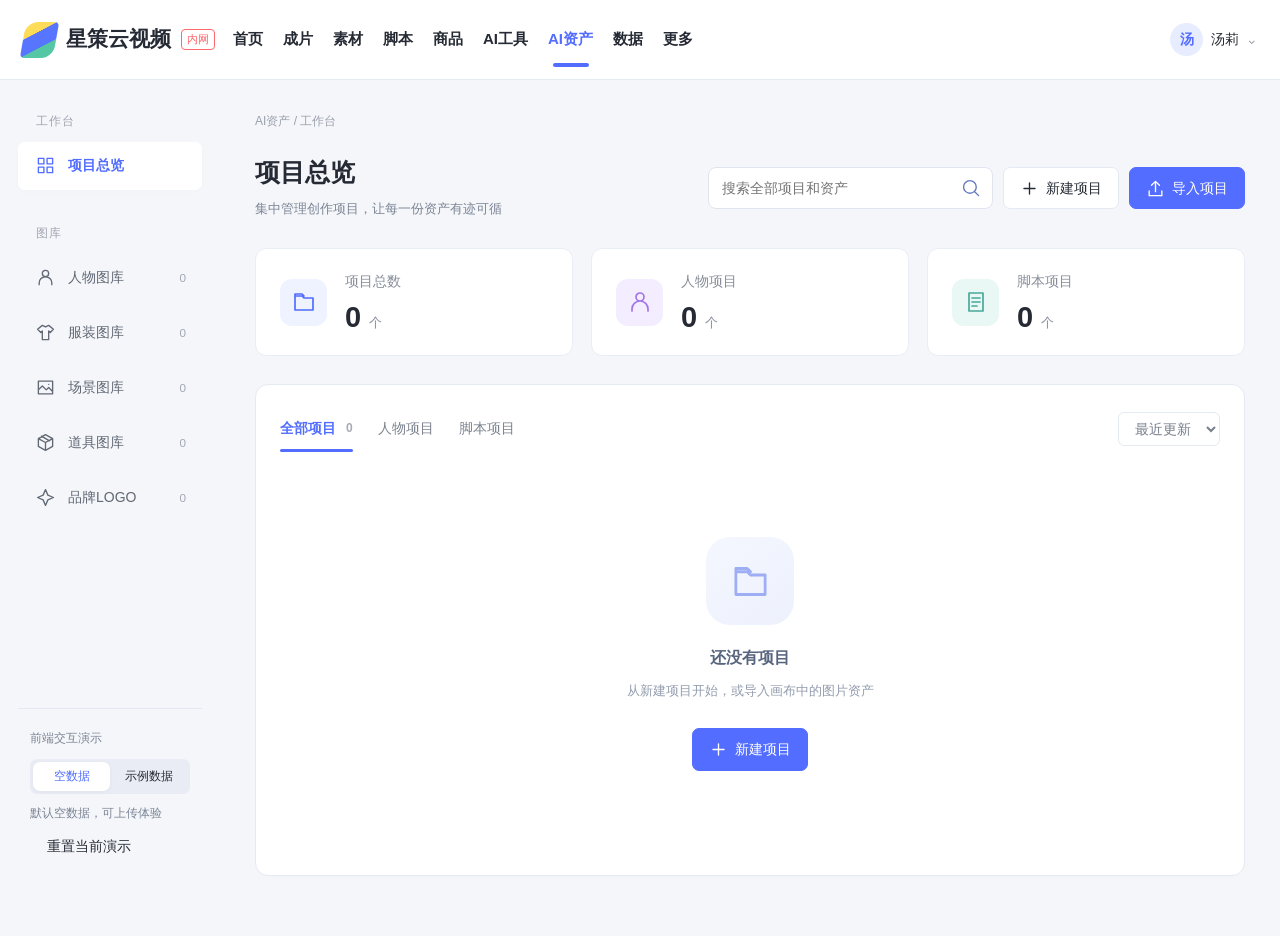
==== index.html @ aa056301 "Publish AI assets frontend and admin demo" ====
<!doctype html><html lang="zh-CN"><head><meta charset="UTF-8"><meta name="viewport" content="width=device-width,initial-scale=1"><title>星策 · AI资产</title><meta name="description" content="星策AI资产前端交互演示"><link rel="stylesheet" href="style.css"></head><body><header id="header"></header><aside id="sidebar"></aside><main id="main"></main><div id="layers"></div><div id="toast" role="status"></div><script src="app.js"></script></body></html>
---- style.css ----
:root{--blue:#526dff;--ink:#252a34;--muted:#8c929e;--line:#e9ebf2;--bg:#f5f6fa}*{box-sizing:border-box}body{margin:0;font:14px/1.6 -apple-system,BlinkMacSystemFont,"PingFang SC","Microsoft YaHei",sans-serif;color:var(--ink);background:var(--bg)}button,input,select,textarea{font:inherit}button,a,input,select,textarea{outline-color:var(--blue)}button{cursor:pointer;border:1px solid var(--line);background:white;border-radius:7px;padding:9px 16px;color:inherit;display:inline-flex;align-items:center;justify-content:center;gap:7px;white-space:nowrap}button:hover{border-color:#bdc8ff;color:var(--blue);background:#fafbff}button:disabled{opacity:.45;cursor:not-allowed}.primary{background:var(--blue);color:white;border-color:var(--blue)}.primary:hover{background:#405ce8;color:white}.danger{color:#d94b56}.ghost{border-color:transparent;background:transparent}.icon{width:19px;height:19px;flex-shrink:0;vertical-align:middle;fill:none;stroke:currentColor;stroke-width:1.7;stroke-linecap:round;stroke-linejoin:round}header{height:80px;background:white;border-bottom:1px solid var(--line);display:flex;align-items:center;gap:28px;padding:0 30px;position:fixed;top:0;left:0;right:0;z-index:20}.brand{font-size:23px;font-weight:750;display:flex;align-items:center;gap:10px;white-space:nowrap}.brandmark{width:33px;height:36px;background:linear-gradient(150deg,#ffdc57 0 32%,#5875ff 33% 65%,#55c7a5 66%);border-radius:12px 4px 12px 4px;transform:skew(-10deg)}.internal{font-size:11px;border:1px solid #ff686c;color:#ff686c;border-radius:4px;padding:0 5px;font-weight:400}nav{display:flex;height:100%;gap:25px;align-items:stretch}nav span{font-size:16px;font-weight:650;display:flex;align-items:center;position:relative;white-space:nowrap}nav .active{color:var(--blue)}nav .active:after{content:'';position:absolute;height:4px;background:var(--blue);border-radius:6px;bottom:12px;left:10%;right:10%}.global-search{margin-left:auto;display:flex;align-items:center;gap:8px;background:#f3f4f9;padding:9px 13px;border:1px solid transparent;border-radius:8px;min-width:240px}.global-search:focus-within{border-color:#b7c2ff}.global-search input{width:100%;min-width:0;border:0;background:transparent}.global-search kbd{font-size:11px;color:#9fa5b2}.avatar{width:33px;height:33px;border-radius:50%;background:#e7ecff;color:var(--blue);display:grid;place-items:center;font-weight:600}aside#sidebar{position:fixed;top:80px;bottom:0;width:220px;padding:32px 18px;display:flex;flex-direction:column}.side-label{color:#a0a5b1;font-size:12px;letter-spacing:1px;padding:0 18px;margin:0 0 10px}.side-label:not(:first-child){margin-top:27px}.side-item{width:100%;justify-content:flex-start;border:0;background:transparent;margin-bottom:7px;height:48px;padding-left:18px;color:#626975;gap:13px}.side-item.on{background:white;color:var(--blue);font-weight:600;box-shadow:0 2px 10px #22233303}.side-item small{margin-left:auto;font-weight:400;color:#a1a7b4}.side-footer{margin-top:auto;border-top:1px solid #e5e8f0;padding:19px 12px 0}.mode{display:flex;background:#e9ecf4;border-radius:7px;padding:3px;margin:9px 0}.mode button{padding:5px 10px;flex:1;font-size:12px;background:transparent;border:0}.mode .on{background:white;box-shadow:0 1px 4px #0000000a;color:var(--blue)}.note{font-size:12px;color:var(--muted)}main{margin:80px 0 0 220px;padding:32px 35px 60px;max-width:1900px}.breadcrumb{font-size:12px;color:#9aa0ad;margin-bottom:20px}.title-row{display:flex;justify-content:space-between;align-items:center;gap:16px;margin-bottom:24px}h1{font-size:25px;letter-spacing:.3px;margin:0 0 5px;font-weight:650}h2{font-size:18px;margin:0}h3{font-size:15px;margin:0}p{margin:5px 0;color:var(--muted)}.actions{display:flex;gap:10px;align-items:center}.stats{display:grid;grid-template-columns:repeat(3,1fr);gap:20px;margin-bottom:28px}.stat{background:white;border:1px solid var(--line);border-radius:11px;padding:22px 25px;display:flex;gap:18px;align-items:center}.stat-icon{width:47px;height:47px;display:grid;place-items:center;background:#eff2ff;border-radius:12px;color:var(--blue)}.stat-icon .icon{width:24px;height:24px}.stat:nth-child(2) .stat-icon{background:#f3edff;color:#a374e6}.stat:nth-child(3) .stat-icon{background:#e9f7f5;color:#48a99a}.stat strong{display:block;font-size:29px;font-weight:650;line-height:1.2;margin-top:6px}.stat span{color:#878e9a}.panel{background:white;border:1px solid var(--line);border-radius:12px;padding:24px}.toolbar{display:flex;align-items:center;justify-content:space-between;gap:16px;margin-bottom:24px}.tabs{display:flex;gap:27px;align-items:center;flex-wrap:wrap}.tabs button{border:0;background:transparent;padding:8px 0;border-radius:0;color:#7c838f;position:relative}.tabs button.on{color:var(--blue);font-weight:600}.tabs button.on:after{content:'';position:absolute;bottom:-4px;height:3px;background:var(--blue);left:0;right:0;border-radius:4px}.tabs small{font-size:12px;margin-left:3px;color:#a5aab5}.select-small{border:1px solid var(--line);background:white;color:#777f8d;border-radius:6px;padding:7px 12px}.projects{display:grid;grid-template-columns:repeat(3,minmax(0,1fr));gap:22px}.project{border:1px solid var(--line);border-radius:10px;overflow:hidden;transition:.2s;cursor:pointer}.project:hover{transform:translateY(-3px);box-shadow:0 9px 24px #293d7010;border-color:#ccd4fa}.cover{height:195px;background:#f0f1f6;display:grid;grid-template-columns:1.6fr 1fr;grid-template-rows:1fr 1fr;gap:3px;position:relative;overflow:hidden}.cover img{height:100%;width:100%;object-fit:cover;min-height:0}.cover img:first-child{grid-row:span 2}.cover .badge{position:absolute;left:12px;top:12px;background:#ffffffed;padding:2px 9px;border-radius:4px;font-size:11px;color:#5c6679}.cover.empty-cover{display:grid;place-items:center;color:#c4cada;background:#f1f4fc}.project-info{padding:16px 17px 14px}.project-head{display:flex;justify-content:space-between;align-items:center;margin-bottom:12px}.project-head span{color:#8e95a3;font-size:12px}.meta{font-size:12px;color:#969dab;display:flex;justify-content:space-between;margin-top:5px}.person{color:#697284;display:flex;gap:6px;align-items:center}.mini-avatar{width:20px;height:20px;background:#edf0fc;color:#7c8dd2;display:inline-grid;place-items:center;border-radius:50%;font-size:10px}.section-foot{text-align:center;color:#b4bac4;font-size:12px;margin-top:25px}.asset-grid{display:grid;grid-template-columns:repeat(4,minmax(0,1fr));gap:21px}.asset-card{border:1px solid var(--line);border-radius:9px;overflow:hidden;cursor:pointer;background:white;transition:.2s}.asset-card:hover{box-shadow:0 6px 20px #233a6712;transform:translateY(-2px)}.asset-image{height:255px;background:#f5f5f7;position:relative;overflow:hidden}.asset-image img{width:100%;height:100%;object-fit:contain;transition:.3s}.asset-card[data-kind="人物"] img{object-fit:cover}.asset-card[data-kind="场景"] .asset-image{height:180px}.asset-card:hover img{transform:scale(1.025)}.asset-name{padding:11px 13px 2px;font-weight:500}.asset-bottom{padding:0 13px 12px;font-size:12px;color:#99a0ae;display:flex;justify-content:space-between}.filters{background:#f8f9fc;border:1px solid var(--line);padding:18px;border-radius:8px;margin-bottom:22px}.chips{display:flex;gap:9px;flex-wrap:wrap;align-items:center}.chip{padding:4px 12px;font-size:13px;color:#7d8491}.chip.on{color:var(--blue);border-color:#c6d0ff;background:#eef2ff}.empty{text-align:center;padding:80px 20px 100px;color:#929ba9}.empty-symbol{width:88px;height:88px;display:grid;place-items:center;background:#f2f5ff;color:#9eaef5;border-radius:50%;margin:0 auto 22px}.empty-symbol .icon{height:39px;width:39px}.empty h3{color:#626c7e;font-size:17px;margin:0 0 8px}.empty p{margin-bottom:22px}.overlay{position:fixed;inset:0;background:#1c253d66;backdrop-filter:blur(3px);z-index:50;display:flex;align-items:center;justify-content:center;padding:28px}.overlay.front{z-index:60;background:#18213d55}.modal{background:white;border-radius:14px;box-shadow:0 24px 100px #0d183033;width:min(1120px,96vw);max-height:90vh;overflow:auto}.modal.small{width:540px}.modal.medium{width:820px}.modal-head{position:sticky;top:0;background:white;z-index:3;padding:22px 26px;border-bottom:1px solid var(--line);display:flex;align-items:center;justify-content:space-between}.modal-head .ghost{padding:4px}.modal-body{padding:25px 27px}.modal-foot{position:sticky;bottom:0;background:white;border-top:1px solid var(--line);padding:17px 26px;display:flex;justify-content:flex-end;gap:10px;z-index:3}.field{margin-bottom:18px}.field label{display:block;margin-bottom:7px;font-size:13px;color:#626b7c}input:not([type=checkbox]),select,textarea{border:1px solid #dfe3ec;border-radius:7px;padding:10px 12px;background:white;color:#3a4352}input:not([type=checkbox]):focus,textarea:focus,select:focus{border-color:var(--blue)}.field input,.field select,.field textarea{width:100%}textarea{resize:vertical;min-height:90px}.cols{display:grid;grid-template-columns:1fr 1fr;gap:18px}.tag{display:inline-block;font-size:12px;color:#7b88ac;background:#f0f3fc;border-radius:4px;padding:3px 9px;margin:3px}.project-details-meta{color:#939aaa;font-size:12px;display:flex;gap:25px;margin:10px 0 22px}.project-detail .asset-grid{grid-template-columns:repeat(4,minmax(0,1fr))}.project-detail .asset-image{height:180px}.script-info{background:#f8f9fd;border:1px solid var(--line);padding:16px 18px;border-radius:8px;margin-bottom:23px}.script-info input{width:100%;margin:5px 0 10px}.script-info textarea{width:100%;min-height:65px}.role-layout{display:grid;grid-template-columns:175px 1fr;gap:24px}.role-nav{border-right:1px solid var(--line);padding-right:15px}.role-nav button{width:100%;text-align:left;justify-content:flex-start;margin:4px 0;font-size:13px}.role-nav .on{color:var(--blue);background:#eff2ff;border-color:transparent}.role-nav .note{margin-bottom:7px}.role-description{color:#969dab;font-size:12px;margin:3px 0 15px}.role-layout .asset-grid{grid-template-columns:repeat(3,minmax(0,1fr))}.detail-layout{display:grid;grid-template-columns:1.25fr 1fr;min-height:570px}.detail-picture{background:#f4f5f8;display:flex;align-items:center;justify-content:center;position:relative;padding:25px}.detail-picture img{max-width:100%;height:510px;max-height:64vh;object-fit:contain}.detail-picture button{position:absolute;top:50%;border:0;background:#ffffffd9;border-radius:50%;width:34px;height:34px;padding:0}.detail-picture .prev{left:12px}.detail-picture .next{right:12px}.detail-fields{padding:25px 27px;overflow:auto;max-height:72vh}.detail-fields .field{margin-bottom:13px}.detail-fields .actions{flex-wrap:wrap;margin-top:20px}.ref-row{font-size:13px;display:flex;justify-content:space-between;align-items:center;padding:9px 0;border-bottom:1px solid var(--line)}.steps{display:flex;justify-content:center;gap:30px;margin-bottom:27px}.step{color:#a2a9b6;font-size:13px}.step b{display:inline-grid;place-items:center;border:1px solid #dde1e9;border-radius:50%;width:23px;height:23px;margin-right:7px;font-size:12px}.step.on{color:var(--blue)}.step.on b{background:var(--blue);color:white;border-color:var(--blue)}.source-grid{display:grid;grid-template-columns:repeat(3,1fr);gap:14px}.source-card{padding:25px 10px;display:flex;flex-direction:column;text-align:center;white-space:normal;gap:10px}.source-card .icon{width:30px;height:30px;color:var(--blue)}.source-card strong{font-size:15px}.source-card small{font-size:12px;color:#959dac}.source-card.on{border-color:var(--blue);background:#f6f8ff}.drop{border:1.5px dashed #cfd7ee;border-radius:10px;text-align:center;padding:32px;background:#fafbff;margin:16px 0}.drop .icon{width:35px;height:35px;color:#8fa2ec;margin-bottom:10px}.upload-list{display:grid;grid-template-columns:repeat(4,1fr);gap:12px;max-height:350px;overflow:auto}.upload-pick{position:relative;border:1px solid var(--line);border-radius:7px;padding:7px;cursor:pointer}.upload-pick img{width:100%;height:100px;object-fit:cover;background:#f3f4f8}.upload-pick input{position:absolute;top:14px;left:13px;accent-color:var(--blue);width:17px;height:17px}.upload-pick span{font-size:11px;display:block;overflow:hidden;text-overflow:ellipsis;white-space:nowrap}.review-row{display:grid;grid-template-columns:65px 1fr 1fr 1fr;gap:12px;align-items:start;border-bottom:1px solid var(--line);padding:15px 0}.review-row img{width:65px;height:80px;object-fit:cover;border-radius:5px}.review-row input,.review-row select{width:100%;padding:7px;font-size:12px;margin-bottom:6px}.review-row .chips{gap:3px}.review-row .chip{font-size:11px;padding:2px 6px}.review-row .note{font-size:11px}.progress{height:7px;background:#edf0fa;border-radius:10px;overflow:hidden;margin:25px auto;width:70%}.progress div{height:100%;background:var(--blue);transition:width .4s}.success{color:#48aa8d;background:#edf9f4}.count{font-size:13px;color:#969daa}.toolbar input{padding:8px 12px;width:220px}.search-heading{margin-bottom:25px}.muted{color:var(--muted)}#toast{position:fixed;bottom:32px;left:50%;transform:translateX(-50%) translateY(15px);background:#2d3548;color:white;padding:11px 22px;border-radius:8px;z-index:100;opacity:0;pointer-events:none;transition:.2s;font-size:14px}#toast.show{opacity:1;transform:translateX(-50%) translateY(0)}.confirm-message{font-size:15px;line-height:1.9;padding:12px 0}.user-info{display:flex;align-items:center;gap:8px;white-space:nowrap}.folder-strip{display:flex;gap:8px;flex-wrap:wrap;margin:15px 0}.folder-strip .chip{font-size:12px}.tip{border:1px solid #e4e9fa;background:#f7f9ff;color:#8a96b3;border-radius:6px;padding:9px 12px;font-size:12px;margin-bottom:17px}.upload-summary{background:#fafbfe;border-radius:7px;padding:14px;margin:14px 0}.gallery-title{display:flex;align-items:center;gap:12px}.gallery-title .stat-icon{width:42px;height:42px}.section-heading{margin:0 0 16px}.inline-label{font-size:12px;color:#a1a8b4}.project-tools{display:flex;gap:8px;margin-left:auto}.project-tools button{font-size:12px;padding:6px 10px}@media(min-width:1650px){.projects{grid-template-columns:repeat(4,minmax(0,1fr))}.asset-grid{grid-template-columns:repeat(5,minmax(0,1fr))}}@media(max-width:1200px){header{gap:18px;padding:0 18px}nav{gap:16px}nav span{font-size:14px}.brand{font-size:19px}.global-search{min-width:190px;max-width:240px}.header-extra{display:none}.projects{grid-template-columns:repeat(2,minmax(0,1fr))}.asset-grid{grid-template-columns:repeat(3,minmax(0,1fr))}aside#sidebar{width:190px}main{margin-left:190px;padding:25px}.cover{height:200px}}@media(max-width:850px){nav span:not(.active){display:none}.user-info{display:none}header{gap:14px}.global-search{min-width:100px}.global-search kbd{display:none}aside#sidebar{width:155px;padding:23px 9px}.side-item{padding-left:12px;gap:8px}.side-label{padding-left:12px}main{margin-left:155px;padding:20px}.stats{gap:10px}.stat{padding:15px;gap:10px}.stat-icon{display:none}.asset-grid{grid-template-columns:repeat(2,minmax(0,1fr))}.title-row{align-items:flex-start}.title-row p{font-size:12px}.detail-layout{grid-template-columns:1fr 1fr}.project-detail .asset-grid{grid-template-columns:repeat(2,minmax(0,1fr))}.role-layout{grid-template-columns:140px 1fr}.role-layout .asset-grid{grid-template-columns:repeat(2,minmax(0,1fr))}}@media(max-width:600px){.brand{font-size:16px}.internal,nav{display:none}aside#sidebar{width:64px;padding:20px 5px}.side-item{justify-content:center;padding:0}.side-item span,.side-item small,.side-label,.side-footer{display:none}main{margin-left:64px;padding:16px}.projects{grid-template-columns:1fr}.stat strong{font-size:24px}.stat span{font-size:11px}.stat{padding:12px}.title-row{flex-wrap:wrap}.panel{padding:16px}.tabs{gap:15px}.toolbar{flex-wrap:wrap}.asset-image{height:180px}.detail-layout{grid-template-columns:1fr}.detail-picture img{height:250px}.detail-fields{max-height:none}.cols{grid-template-columns:1fr}.source-grid{grid-template-columns:1fr}.source-card{padding:12px}.overlay{padding:10px}.review-row{grid-template-columns:45px 1fr 1fr}.review-row>:last-child{grid-column:2/4}.review-row img{width:45px;height:60px}.role-layout{grid-template-columns:1fr}.role-nav{display:flex;flex-wrap:wrap;border-right:0}.role-nav button{width:auto}.project-details-meta{flex-wrap:wrap;gap:8px}.upload-list{grid-template-columns:repeat(2,1fr)}}
/* Keep the Xingce navigation and persistent asset search visible on laptops. */
@media(min-width:1201px) and (max-width:1550px){header{gap:18px;padding:0 23px}nav{gap:20px}nav span{font-size:15px}.brand{font-size:21px}.global-search{min-width:205px;max-width:260px}.header-extra{display:none}}

/* Asset-wide search belongs to each AI-assets page, below the global navigation. */
header nav{margin-right:auto}
.page-actions{justify-content:flex-end;flex-wrap:wrap}
main .asset-search{margin:0;width:280px;min-width:220px;max-width:320px;background:white;border-color:#e0e4ee;height:42px}
main .asset-search input{border:0;background:transparent;padding:0;width:100%;min-width:0}
@media(max-width:1100px){.title-row{flex-wrap:wrap}.page-actions{margin-left:auto}}
@media(max-width:600px){.page-actions{width:100%;justify-content:flex-start}main .asset-search{width:100%;max-width:none}}
.user-menu{position:relative}.user-menu .user-info{padding:0}.menu-chevron{font-size:17px;color:#77808e}.user-dropdown{position:absolute;right:0;top:46px;min-width:155px;background:white;padding:7px;border:1px solid var(--line);border-radius:9px;box-shadow:0 8px 30px #18244318;z-index:40}.user-dropdown a{display:flex;align-items:center;gap:10px;padding:10px 14px;text-decoration:none;color:#535e72;border-radius:6px}.user-dropdown a:hover{background:#f0f3ff;color:var(--blue)}
.user-menu .user-info{display:flex}
/* Shared interaction and visual refinement. */
:root{--muted:#7b8595;--line:#e5e9f1}
body{line-height:1.65;-webkit-font-smoothing:antialiased}button{transition:background .16s,border-color .16s,box-shadow .16s}button:focus-visible,a:focus-visible,article:focus-visible{outline:3px solid #526dff55;outline-offset:3px}button:active:not(:disabled){transform:translateY(1px)}.dialog-open{overflow:hidden}.overlay[aria-hidden="true"]{visibility:hidden}.overlay{background:#18233b55;backdrop-filter:blur(4px)}.modal{border:1px solid #ffffff70;border-radius:16px}.modal-head{padding:20px 26px}.modal-head h2{font-size:18px;font-weight:650}.modal-head>.ghost{height:32px;width:32px;border-radius:50%;color:#8b95a6}.modal-head>.ghost:hover{background:#f0f3f9;color:#475d9a}.modal-foot{background:#fcfdff;padding:16px 26px}.modal-foot button{min-width:88px}.modal-body{padding:25px 28px}.field label{font-weight:500;color:#566176}.field input,.field textarea,.field select{transition:border-color .15s,box-shadow .15s}.field input:focus,.field textarea:focus,.field select:focus{box-shadow:0 0 0 3px #526dff10;outline:0}.field textarea{line-height:1.8}.tip{line-height:1.8;padding:12px 15px}.note{line-height:1.8}.title-row h1{font-size:25px;letter-spacing:0}.title-row p{font-size:13px;margin-top:5px}.page-actions button{height:42px}.page-actions{gap:10px}.panel{border-radius:13px;box-shadow:0 2px 8px #23375902}.stats{gap:18px}.stat{border-color:#e9edf5;padding:21px 24px}.stat strong{font-variant-numeric:tabular-nums}.toolbar{min-height:39px}.tabs{gap:25px}.tabs button{font-size:14px}.tabs button:hover{color:var(--blue)}.projects{gap:22px}.project{border-radius:11px}.project-head h3{font-weight:600;line-height:1.65}.project-info{padding:17px 18px 16px}.meta{line-height:1.9;font-variant-numeric:tabular-nums;color:#8b95a5}.meta:first-of-type{margin-bottom:7px}.cover{height:200px}.asset-grid{align-items:start}.asset-card{border-radius:10px}.asset-name{line-height:1.6;min-height:36px;padding:12px 14px 3px;overflow-wrap:anywhere}.asset-bottom{padding:0 14px 13px}.asset-bottom button{min-height:24px}.asset-card:hover .asset-bottom button{color:var(--blue)}.asset-image{background:#f3f5f8}.result-summary{display:flex;align-items:center;justify-content:space-between;gap:12px;margin-bottom:18px;flex-wrap:wrap}.active-filters{display:flex;align-items:center;gap:7px;flex-wrap:wrap}.active-filters .chip{font-size:12px;padding:2px 9px}.active-filters .ghost{padding:3px 7px;font-size:12px}.filters{padding:17px 20px;background:#f8faff}.global-search>.icon{display:none}main .asset-search{padding:0 6px 0 13px;width:285px;background:#fff}.asset-search .search-clear,.asset-search .search-submit{height:30px;width:30px;min-width:30px;padding:0;border:0;border-radius:5px;background:transparent;color:#8d98a9}.asset-search .search-submit{color:#6277bc}.asset-search .search-submit:hover,.asset-search .search-clear:hover{background:#eef2ff;color:var(--blue)}.asset-search:focus-within{box-shadow:0 0 0 3px #526dff0d}.empty{padding:65px 20px 80px}.empty-symbol{border-radius:24px;background:linear-gradient(145deg,#f4f7ff,#edf1fc);margin-bottom:20px}.empty h3{font-size:16px;font-weight:600;color:#57657e}.empty p{font-size:13px;color:#929cad}.empty .primary{margin-top:5px}.project-tools .danger{border-color:transparent}.role-nav button{border-radius:7px;padding:10px 12px}.role-nav .on{box-shadow:inset 3px 0 0 var(--blue)}.role-nav>.note{padding-left:12px}.script-info{padding:18px 20px}.script-info>a{color:var(--blue);overflow-wrap:anywhere}.detail-fields h2{font-size:19px;line-height:1.65}.detail-fields .actions button{font-size:13px;padding:8px 11px}.detail-picture{background:#f3f5f9}.detail-picture button{box-shadow:0 2px 9px #27334f12}.review-row{padding:18px 0;gap:14px}.review-row .note{color:#7b879c}.review-row select{background:#fbfcff}.upload-pick:has(input:checked){border-color:#9eafff;background:#f5f7ff}.upload-pick:focus-within{outline:2px solid #526dff55;outline-offset:2px}.steps{padding:2px 0 5px}.step b{width:25px;height:25px}.source-card{padding:25px 14px;border-radius:10px}.source-card.on{box-shadow:0 0 0 2px #526dff10}.drop{padding:28px;background:#fafcff}.drop p{font-size:13px}#toast{box-shadow:0 5px 25px #1c294d22;max-width:min(650px,90vw);line-height:1.6}.section-foot{margin-top:27px;padding-top:18px;border-top:1px solid #f0f2f7}
@media(max-width:850px){.page-actions{justify-content:flex-start;width:100%}.page-actions .asset-search{flex:1;min-width:200px;max-width:none}.stat{padding:16px}.stats{gap:10px}.modal-body{padding:20px}.detail-fields{padding:20px}}
@media(prefers-reduced-motion:reduce){*,*:before,*:after{transition:none!important;animation:none!important}.asset-card:hover,.project:hover{transform:none}}
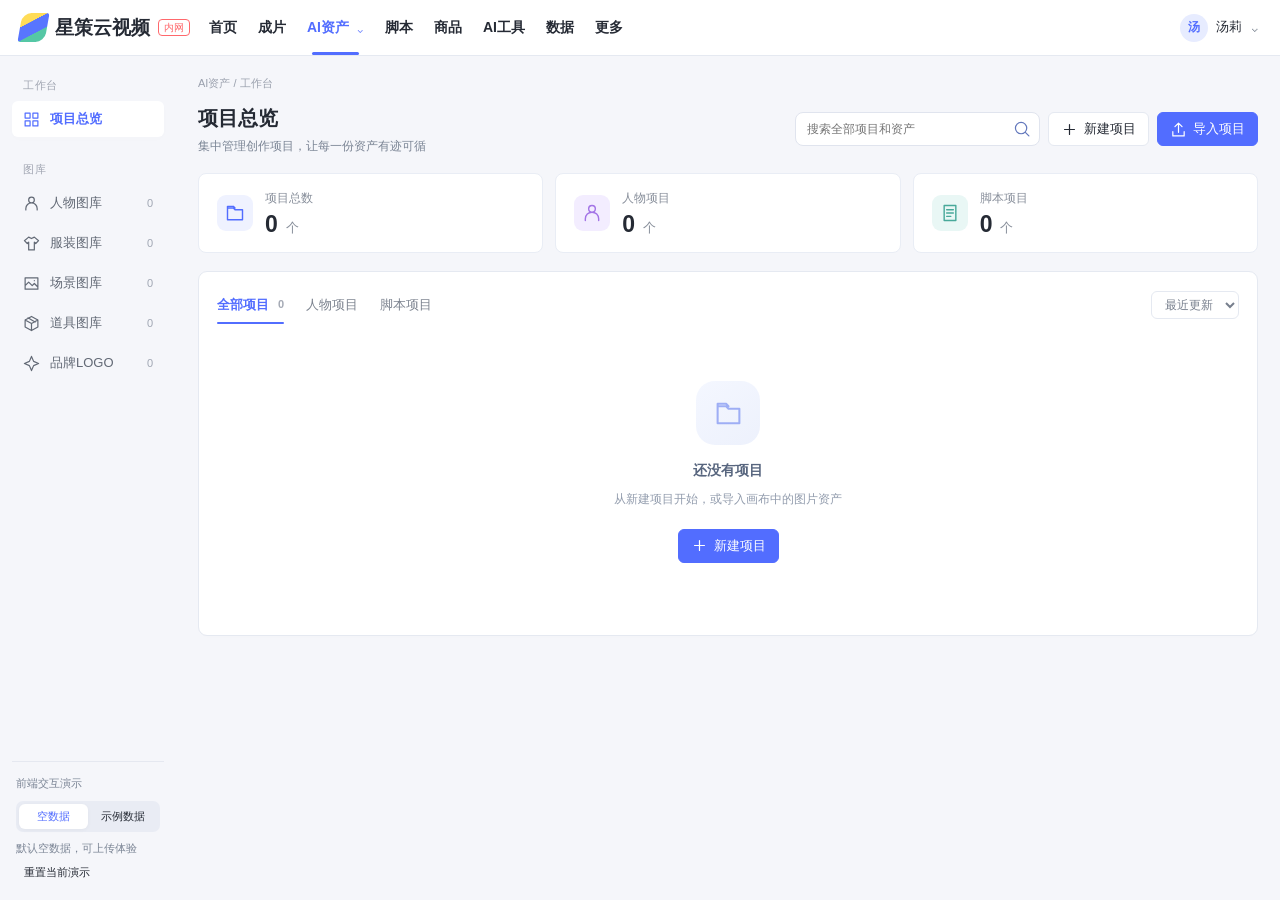
==== commit 3b11edea: "Compact frontend and admin workspace density" ====
--- a/index.html
+++ b/index.html
@@ -1 +1 @@
-<!doctype html><html lang="zh-CN"><head><meta charset="UTF-8"><meta name="viewport" content="width=device-width,initial-scale=1"><title>星策 · AI资产</title><meta name="description" content="星策AI资产前端交互演示"><link rel="stylesheet" href="style.css"></head><body><header id="header"></header><aside id="sidebar"></aside><main id="main"></main><div id="layers"></div><div id="toast" role="status"></div><script src="app.js"></script></body></html>
+<!doctype html><html lang="zh-CN"><head><meta charset="UTF-8"><meta name="viewport" content="width=device-width,initial-scale=1"><title>星策 · AI资产</title><meta name="description" content="星策AI资产前端交互演示"><link rel="stylesheet" href="style.css"><link rel="stylesheet" href="density.css"></head><body><header id="header"></header><aside id="sidebar"></aside><main id="main"></main><div id="layers"></div><div id="toast" role="status"></div><script src="app.js"></script></body></html>
--- a/style.css
+++ b/style.css
@@ -16,3 +16,4 @@
 body{line-height:1.65;-webkit-font-smoothing:antialiased}button{transition:background .16s,border-color .16s,box-shadow .16s}button:focus-visible,a:focus-visible,article:focus-visible{outline:3px solid #526dff55;outline-offset:3px}button:active:not(:disabled){transform:translateY(1px)}.dialog-open{overflow:hidden}.overlay[aria-hidden="true"]{visibility:hidden}.overlay{background:#18233b55;backdrop-filter:blur(4px)}.modal{border:1px solid #ffffff70;border-radius:16px}.modal-head{padding:20px 26px}.modal-head h2{font-size:18px;font-weight:650}.modal-head>.ghost{height:32px;width:32px;border-radius:50%;color:#8b95a6}.modal-head>.ghost:hover{background:#f0f3f9;color:#475d9a}.modal-foot{background:#fcfdff;padding:16px 26px}.modal-foot button{min-width:88px}.modal-body{padding:25px 28px}.field label{font-weight:500;color:#566176}.field input,.field textarea,.field select{transition:border-color .15s,box-shadow .15s}.field input:focus,.field textarea:focus,.field select:focus{box-shadow:0 0 0 3px #526dff10;outline:0}.field textarea{line-height:1.8}.tip{line-height:1.8;padding:12px 15px}.note{line-height:1.8}.title-row h1{font-size:25px;letter-spacing:0}.title-row p{font-size:13px;margin-top:5px}.page-actions button{height:42px}.page-actions{gap:10px}.panel{border-radius:13px;box-shadow:0 2px 8px #23375902}.stats{gap:18px}.stat{border-color:#e9edf5;padding:21px 24px}.stat strong{font-variant-numeric:tabular-nums}.toolbar{min-height:39px}.tabs{gap:25px}.tabs button{font-size:14px}.tabs button:hover{color:var(--blue)}.projects{gap:22px}.project{border-radius:11px}.project-head h3{font-weight:600;line-height:1.65}.project-info{padding:17px 18px 16px}.meta{line-height:1.9;font-variant-numeric:tabular-nums;color:#8b95a5}.meta:first-of-type{margin-bottom:7px}.cover{height:200px}.asset-grid{align-items:start}.asset-card{border-radius:10px}.asset-name{line-height:1.6;min-height:36px;padding:12px 14px 3px;overflow-wrap:anywhere}.asset-bottom{padding:0 14px 13px}.asset-bottom button{min-height:24px}.asset-card:hover .asset-bottom button{color:var(--blue)}.asset-image{background:#f3f5f8}.result-summary{display:flex;align-items:center;justify-content:space-between;gap:12px;margin-bottom:18px;flex-wrap:wrap}.active-filters{display:flex;align-items:center;gap:7px;flex-wrap:wrap}.active-filters .chip{font-size:12px;padding:2px 9px}.active-filters .ghost{padding:3px 7px;font-size:12px}.filters{padding:17px 20px;background:#f8faff}.global-search>.icon{display:none}main .asset-search{padding:0 6px 0 13px;width:285px;background:#fff}.asset-search .search-clear,.asset-search .search-submit{height:30px;width:30px;min-width:30px;padding:0;border:0;border-radius:5px;background:transparent;color:#8d98a9}.asset-search .search-submit{color:#6277bc}.asset-search .search-submit:hover,.asset-search .search-clear:hover{background:#eef2ff;color:var(--blue)}.asset-search:focus-within{box-shadow:0 0 0 3px #526dff0d}.empty{padding:65px 20px 80px}.empty-symbol{border-radius:24px;background:linear-gradient(145deg,#f4f7ff,#edf1fc);margin-bottom:20px}.empty h3{font-size:16px;font-weight:600;color:#57657e}.empty p{font-size:13px;color:#929cad}.empty .primary{margin-top:5px}.project-tools .danger{border-color:transparent}.role-nav button{border-radius:7px;padding:10px 12px}.role-nav .on{box-shadow:inset 3px 0 0 var(--blue)}.role-nav>.note{padding-left:12px}.script-info{padding:18px 20px}.script-info>a{color:var(--blue);overflow-wrap:anywhere}.detail-fields h2{font-size:19px;line-height:1.65}.detail-fields .actions button{font-size:13px;padding:8px 11px}.detail-picture{background:#f3f5f9}.detail-picture button{box-shadow:0 2px 9px #27334f12}.review-row{padding:18px 0;gap:14px}.review-row .note{color:#7b879c}.review-row select{background:#fbfcff}.upload-pick:has(input:checked){border-color:#9eafff;background:#f5f7ff}.upload-pick:focus-within{outline:2px solid #526dff55;outline-offset:2px}.steps{padding:2px 0 5px}.step b{width:25px;height:25px}.source-card{padding:25px 14px;border-radius:10px}.source-card.on{box-shadow:0 0 0 2px #526dff10}.drop{padding:28px;background:#fafcff}.drop p{font-size:13px}#toast{box-shadow:0 5px 25px #1c294d22;max-width:min(650px,90vw);line-height:1.6}.section-foot{margin-top:27px;padding-top:18px;border-top:1px solid #f0f2f7}
 @media(max-width:850px){.page-actions{justify-content:flex-start;width:100%}.page-actions .asset-search{flex:1;min-width:200px;max-width:none}.stat{padding:16px}.stats{gap:10px}.modal-body{padding:20px}.detail-fields{padding:20px}}
 @media(prefers-reduced-motion:reduce){*,*:before,*:after{transition:none!important;animation:none!important}.asset-card:hover,.project:hover{transform:none}}
+.materials-menu{position:relative;display:flex;align-items:stretch}.nav-materials{background:transparent;border:0;border-radius:0;padding:0;font-size:16px;font-weight:650;color:var(--blue);position:relative;gap:7px}.nav-materials small{font-size:15px;font-weight:400}.nav-materials.active:after{content:'';position:absolute;height:4px;background:var(--blue);border-radius:6px;bottom:12px;left:8%;right:8%}.nav-materials:hover{background:transparent}.materials-dropdown{position:absolute;top:calc(100% - 6px);left:-16px;min-width:175px;background:white;border:1px solid var(--line);border-radius:9px;padding:6px;box-shadow:0 8px 30px #18244318;z-index:40}.materials-dropdown button{width:100%;border:0;justify-content:flex-start;padding:10px 12px;font-size:14px;border-radius:6px;gap:10px}.materials-dropdown button span{font-weight:400;font-size:14px}.materials-dropdown button.selected{color:var(--blue);background:#f1f4ff}.materials-dropdown button>.icon:last-child{margin-left:auto;width:15px}.materials-dropdown button:hover{background:#f4f6fc}.materials-dropdown[hidden]{display:none}@media(max-width:1200px){.nav-materials{font-size:14px}}@media(max-width:850px){header nav{display:flex}.nav-materials{font-size:14px}}
--- a/density.css
+++ b/density.css
@@ -0,0 +1,11 @@
+/* Compact desktop workspace, shared by the asset library and its admin. */
+body{font-size:13px;line-height:1.55}button,input,select,textarea{font-size:13px}button{padding:6px 12px;border-radius:6px;gap:6px}.icon{width:17px;height:17px}header{height:56px;padding:0 20px;gap:22px}.brand{font-size:19px;gap:8px}.brandmark{width:27px;height:29px;border-radius:9px 3px 9px 3px}.internal{font-size:10px}header nav{gap:24px}header nav>span,.nav-materials{font-size:14px}.nav-materials.active:after,nav .active:after{height:3px;bottom:0}.avatar{width:28px;height:28px;font-size:12px}.user-info{font-size:13px}.user-dropdown{top:37px}.materials-dropdown{top:calc(100% + 1px)}aside#sidebar{top:56px;width:176px;padding:21px 12px 14px}.side-label{font-size:11px;padding:0 11px;margin-bottom:7px;letter-spacing:.5px}.side-label:not(:first-child){margin-top:20px}.side-item{height:36px;padding:0 11px;gap:10px;margin-bottom:4px;border-radius:6px;font-size:13px}.side-item small{font-size:11px}.side-footer{padding:12px 4px 0}.side-footer .note{font-size:11px}.mode{margin:7px 0}.mode button{font-size:11px;padding:4px 6px}.side-footer>.ghost{font-size:11px;padding:4px 7px}main{margin:56px 0 0 176px;padding:19px 22px 35px;max-width:none}.breadcrumb{font-size:11px;margin-bottom:11px}.title-row{margin-bottom:17px;gap:12px;align-items:center}.title-row h1,h1{font-size:20px;font-weight:650;margin:0 0 3px}.title-row p{font-size:12px;margin:2px 0 0}.page-actions{gap:8px;width:auto}.page-actions button{height:34px;padding:6px 12px}.page-actions .asset-search,main .asset-search{height:34px;width:245px;min-width:190px;max-width:270px;padding:0 4px 0 11px}.asset-search input{font-size:12px}.asset-search .search-submit,.asset-search .search-clear{height:26px;width:26px;min-width:26px}.stats{gap:12px;margin-bottom:18px}.stat{padding:14px 18px;border-radius:8px;gap:12px;min-height:78px}.stat-icon{width:36px;height:36px;border-radius:9px}.stat-icon .icon{width:20px;height:20px}.stat span{font-size:12px}.stat strong{font-size:23px;margin-top:3px}.panel{padding:17px 18px;border-radius:9px}.toolbar{margin-bottom:16px;min-height:31px;gap:12px}.tabs{gap:22px}.tabs button{font-size:13px;padding:5px 0}.tabs small{font-size:11px}.tabs button.on:after{height:2px;bottom:-4px}.select-small{font-size:12px;padding:5px 9px}.projects{grid-template-columns:repeat(4,minmax(0,1fr));gap:16px}.cover{height:147px}.cover .badge{font-size:10px;left:9px;top:9px;padding:2px 7px}.project-info{padding:12px 13px}.project-head{margin-bottom:8px}.project-head h3{font-size:13px;line-height:1.6}.meta{font-size:11px;margin-top:2px;line-height:1.7}.meta:first-of-type{margin-bottom:4px}.mini-avatar{width:17px;height:17px;font-size:9px}.project{border-radius:8px}.asset-grid{grid-template-columns:repeat(6,minmax(0,1fr));gap:14px}.asset-image{height:auto;aspect-ratio:2/3}.asset-card[data-kind="场景"] .asset-image{height:auto;aspect-ratio:4/3}.asset-card[data-kind="道具"] .asset-image,.asset-card[data-kind="品牌LOGO"] .asset-image{aspect-ratio:1/1}.asset-card{border-radius:8px}.asset-name{font-size:12px;padding:9px 10px 2px;min-height:0;line-height:1.5}.asset-bottom{font-size:11px;padding:2px 10px 9px}.asset-bottom button{font-size:11px!important;min-height:20px}.filters{padding:12px 14px;margin-bottom:15px;border-radius:7px}.filters .toolbar{margin-bottom:9px!important}.chip{font-size:12px;padding:3px 10px}.filters .note{font-size:11px;margin-top:9px!important}.result-summary{margin-bottom:13px;gap:9px}.count{font-size:12px}.section-foot{margin-top:18px;padding-top:13px;font-size:11px}.empty{padding:45px 15px 55px}.empty-symbol{width:64px;height:64px;border-radius:19px;margin-bottom:15px}.empty-symbol .icon{width:29px;height:29px}.empty h3{font-size:14px}.empty p{font-size:12px;margin-bottom:15px}.modal{width:min(1120px,96vw);max-height:92vh;border-radius:11px}.modal-head{padding:14px 20px}.modal-head h2{font-size:16px}.modal-head>.ghost{width:28px;height:28px}.modal-body{padding:19px 21px}.modal-foot{padding:12px 20px}.modal-foot button{min-width:76px}.field{margin-bottom:14px}.field label{font-size:12px;margin-bottom:5px}.field input,.field select,.field textarea{padding:7px 10px;font-size:13px;border-radius:6px}textarea{min-height:74px}.cols{gap:14px}.tip{padding:9px 12px;font-size:11px;margin-bottom:13px}.note{font-size:11px}.project-details-meta{font-size:11px;gap:18px;margin:8px 0 16px}.project-tools button{font-size:11px;padding:5px 8px}.project-detail .asset-grid{grid-template-columns:repeat(5,minmax(0,1fr));gap:12px}.project-detail .asset-image{height:150px;aspect-ratio:auto}.role-layout{grid-template-columns:145px 1fr;gap:18px}.role-layout .asset-grid{grid-template-columns:repeat(4,minmax(0,1fr))}.role-nav button{padding:7px 9px;font-size:12px}.role-description{font-size:11px;margin-bottom:10px}.script-info{padding:13px 15px;margin-bottom:17px}.script-info h3{font-size:13px}.folder-strip{margin:11px 0;gap:6px}.folder-strip .chip{font-size:11px}.detail-layout{grid-template-columns:1fr 350px;min-height:450px}.detail-picture{padding:20px}.detail-picture img{height:440px;max-height:65vh}.detail-fields{padding:20px;max-height:76vh}.detail-fields h2{font-size:17px;margin-bottom:15px!important}.detail-fields .field{margin-bottom:11px}.detail-fields .actions{gap:7px;margin-top:15px}.detail-fields .actions button{font-size:12px;padding:6px 9px}.detail-fields h3{font-size:13px}.ref-row{font-size:12px;padding:7px 0}.tag{font-size:11px;padding:2px 7px}.steps{gap:24px;margin-bottom:20px}.step{font-size:12px}.step b{width:22px;height:22px;font-size:11px}.source-grid{gap:11px}.source-card{padding:20px 12px}.source-card strong{font-size:13px}.source-card small{font-size:11px}.drop{padding:22px}.drop h3{font-size:14px}.drop p{font-size:12px}.review-row{grid-template-columns:55px 1fr 1fr 1fr;gap:11px;padding:13px 0}.review-row img{width:55px;height:70px}.upload-pick img{height:90px}.search-heading{margin-bottom:18px}
+/* Admin uses the same compact type and controls without a top navigation. */
+.admin-rail{width:28px;font-size:23px;padding-top:12px}.admin header{left:28px;height:68px;padding:0 22px}.admin header .brand{font-size:21px}.admin aside#sidebar{left:28px;top:83px;width:176px;padding:0 9px}.admin aside#sidebar .side-item{height:36px;font-size:13px;margin-bottom:6px;padding:0 10px}.admin main{margin:0 0 0 204px;padding:82px 20px 24px 12px}.admin-shell{min-height:calc(100vh - 106px);border-radius:9px}.admin-top-tabs{height:51px;padding:0 22px;gap:27px}.admin-top-tabs button{font-size:14px}.admin-content{max-width:none;margin:23px auto;padding:0 26px 25px}.admin-subtabs{margin-bottom:20px;gap:5px;padding:3px}.admin-subtabs button{padding:5px 13px;font-size:12px}.admin-intro{margin-bottom:18px}.admin-intro h2{font-size:16px}.admin-intro p{font-size:12px;margin-top:4px}.config-columns{grid-template-columns:1.1fr 1fr 1fr;gap:16px}.config-columns.types{grid-template-columns:1fr 1.2fr}.config-columns>.config-panel:first-child{grid-column:auto;min-height:360px}.config-columns>.config-panel:first-child .config-list{display:block}.config-columns>.config-panel:first-child .config-row{min-width:0}.config-panel{padding:15px 13px;min-height:360px;border-radius:8px}.config-panel-head{padding:0 3px 12px;margin-bottom:10px}.config-panel-head h3{font-size:13px}.config-panel-head>button{font-size:12px;padding:4px 10px}.config-context{font-size:11px;padding:5px 9px;margin-bottom:9px}.config-row{padding:7px 5px;min-height:43px;gap:4px;margin-bottom:3px}.config-row-name{font-size:12px;line-height:1.5}.config-row small{font-size:11px;margin-top:2px}.config-controls button{height:24px;min-width:23px;padding:3px}.config-controls .icon{width:14px;height:14px}.config-controls .order-button{width:17px;min-width:17px;font-size:12px}.order-spacer{width:17px}.usage-count{font-size:10px}.config-list{max-height:calc(100vh - 360px);min-height:180px}.template-preview{padding:17px;margin-top:14px}.template-preview h3{font-size:14px}.template-preview p{font-size:12px}.admin-status{font-size:11px;padding-top:12px;margin-top:12px}
+@media(min-width:1650px){.asset-grid{grid-template-columns:repeat(7,minmax(0,1fr))}.projects{grid-template-columns:repeat(5,minmax(0,1fr))}}
+@media(max-width:1350px){.asset-grid{grid-template-columns:repeat(5,minmax(0,1fr))}.projects{grid-template-columns:repeat(3,minmax(0,1fr))}header{gap:19px}header nav{gap:21px}.config-columns{gap:12px}.admin-content{padding:0 20px 22px}}
+@media(max-width:1100px){header{gap:15px}header nav{gap:16px}.brand{font-size:17px}.user-info{font-size:12px}.asset-grid{grid-template-columns:repeat(4,minmax(0,1fr))}.title-row{flex-wrap:wrap}.page-actions{margin-left:0}.admin .config-columns{grid-template-columns:1fr 1fr}.admin .config-columns>.config-panel:first-child{grid-column:1/-1;min-height:0}.admin .config-columns>.config-panel:first-child .config-list{display:flex;flex-wrap:wrap;min-height:0;gap:7px;max-height:180px}.admin .config-columns>.config-panel:first-child .config-row{min-width:220px;flex:1}.admin .config-columns.types>.config-panel:first-child{grid-column:auto;min-height:300px}.admin .config-columns.types>.config-panel:first-child .config-list{display:block;max-height:400px}.admin .config-columns.types>.config-panel:first-child .config-row{min-width:0}.role-layout .asset-grid{grid-template-columns:repeat(3,minmax(0,1fr))}.project-detail .asset-grid{grid-template-columns:repeat(4,minmax(0,1fr))}}
+@media(max-width:850px){aside#sidebar{width:152px;padding:17px 9px}main{margin-left:152px;padding:17px}.brand{font-size:16px}.page-actions{width:100%}.page-actions .asset-search{max-width:none;flex:1}.asset-grid{grid-template-columns:repeat(3,minmax(0,1fr))}.projects{grid-template-columns:repeat(2,minmax(0,1fr))}.stat{padding:11px 13px;min-height:67px}.stat strong{font-size:22px}.cover{height:138px}.detail-layout{grid-template-columns:1fr 310px}.role-layout{grid-template-columns:125px 1fr}.role-layout .asset-grid{grid-template-columns:repeat(2,minmax(0,1fr))}.project-detail .asset-grid{grid-template-columns:repeat(3,minmax(0,1fr))}}
+@media(max-width:600px){header{padding:0 12px;gap:12px}.brand{font-size:15px}aside#sidebar{width:56px;padding:15px 5px}main{margin-left:56px;padding:14px}.side-item{justify-content:center;padding:0}.projects{grid-template-columns:1fr 1fr;gap:10px}.cover{height:105px}.project-info{padding:10px}.project-head h3{font-size:12px}.meta{font-size:10px}.panel{padding:13px}.asset-grid{grid-template-columns:repeat(2,minmax(0,1fr));gap:11px}.stats{gap:7px}.stat{padding:10px;min-height:65px}.stat span{font-size:10px}.stat strong{font-size:21px}.title-row h1{font-size:19px}.detail-layout{grid-template-columns:1fr}.detail-picture img{height:260px}.detail-fields{max-height:none}.role-layout{grid-template-columns:1fr}.project-detail .asset-grid{grid-template-columns:repeat(2,minmax(0,1fr))}.admin aside#sidebar{left:28px;width:56px}.admin aside#sidebar .side-item{padding:0;justify-content:center}.admin main{margin-left:84px;padding:77px 12px 20px 7px}.admin header{padding:0 15px}.admin header .brand{font-size:18px}.admin .config-columns,.admin .config-columns.types{grid-template-columns:1fr}.admin .config-columns.types>.config-panel:first-child{grid-column:1/-1;min-height:0}.admin-content{padding:0 13px 20px}.admin-top-tabs{padding:0 14px;gap:20px}.config-list{max-height:330px}.admin .config-columns>.config-panel:first-child .config-row{min-width:150px}.review-row{grid-template-columns:45px 1fr 1fr}.review-row img{width:45px;height:60px}.config-controls .order-button{visibility:visible}}
+@media(min-width:1101px) and (max-width:1350px){.projects{grid-template-columns:repeat(4,minmax(0,1fr))}}
+@media(min-width:851px) and (max-width:1100px){.projects{grid-template-columns:repeat(3,minmax(0,1fr))}}
